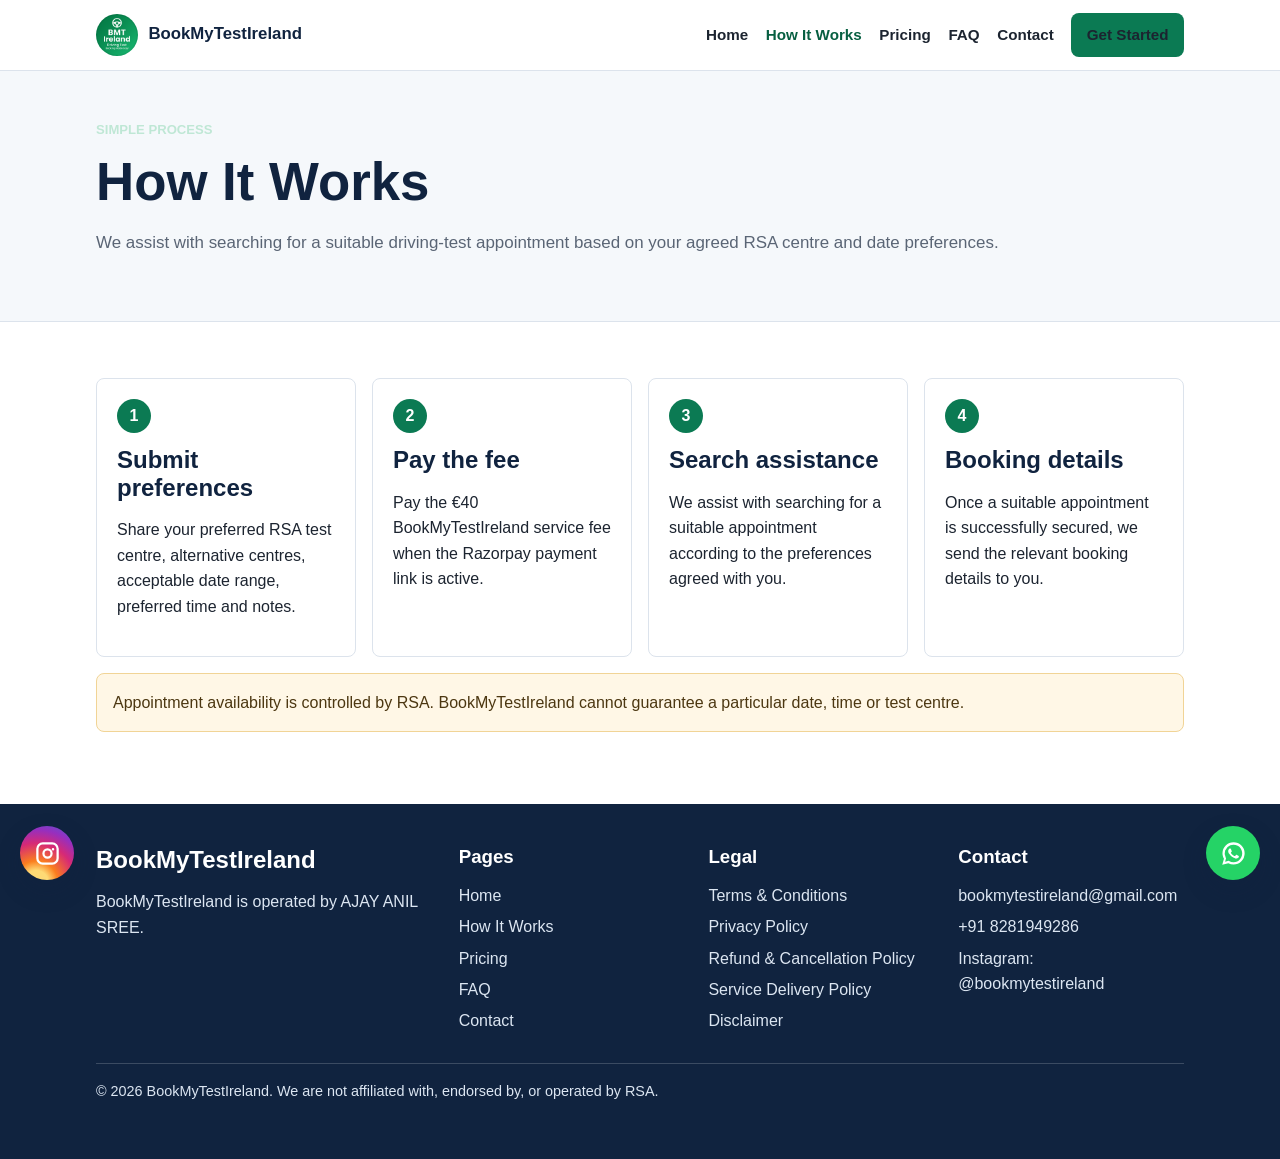
==== how-it-works.html @ 448a7355 "Initial commit" ====
<!doctype html>
<html lang="en-IE">
<head>
  <meta charset="utf-8">
  <meta name="viewport" content="width=device-width, initial-scale=1">
  <title>How It Works | BookMyTestIreland</title>
  <meta name="description" content="How BookMyTestIreland assists customers in Ireland with driving-test appointment preferences, payment and booking support.">
  <link rel="canonical" href="https://bookmytestireland.com/how-it-works.html">
  <meta property="og:title" content="How BookMyTestIreland Works">
  <meta property="og:description" content="A clear four-step driving test booking assistance process for Ireland.">
  <meta property="og:type" content="website">
  <link rel="icon" href="assets/images/logo.png">
  <link rel="stylesheet" href="assets/css/main.css">
  <link rel="stylesheet" href="assets/css/responsive.css">
  <script defer src="assets/js/config.js"></script>
  <script defer src="assets/js/main.js"></script>
</head>
<body>
  <a class="skip-link" href="#main">Skip to content</a>
  <header class="site-header"><div class="nav-wrap"><a class="brand" href="index.html"><img src="assets/images/logo.png" alt="BookMyTestIreland"><span>BookMyTestIreland</span></a><button class="menu-toggle" type="button" aria-expanded="false" aria-controls="primary-menu" aria-label="Open navigation"><span></span><span></span><span></span></button><nav class="primary-menu" id="primary-menu"><a href="index.html">Home</a><a href="how-it-works.html" aria-current="page">How It Works</a><a href="pricing.html">Pricing</a><a href="faq.html">FAQ</a><a href="contact.html">Contact</a><a class="button nav-cta" href="pricing.html">Get Started</a></nav></div></header>
  <main id="main">
    <section class="page-title"><div class="section"><p class="eyebrow">Simple process</p><h1>How It Works</h1><p class="lead">We assist with searching for a suitable driving-test appointment based on your agreed RSA centre and date preferences.</p></div></section>
    <section class="section">
      <div class="grid four">
        <div class="card"><span class="step-number">1</span><h2>Submit preferences</h2><p>Share your preferred RSA test centre, alternative centres, acceptable date range, preferred time and notes.</p></div>
        <div class="card"><span class="step-number">2</span><h2>Pay the fee</h2><p>Pay the <span data-price>€40</span> BookMyTestIreland service fee when the Razorpay payment link is active.</p></div>
        <div class="card"><span class="step-number">3</span><h2>Search assistance</h2><p>We assist with searching for a suitable appointment according to the preferences agreed with you.</p></div>
        <div class="card"><span class="step-number">4</span><h2>Booking details</h2><p>Once a suitable appointment is successfully secured, we send the relevant booking details to you.</p></div>
      </div>
      <p class="notice">Appointment availability is controlled by RSA. BookMyTestIreland cannot guarantee a particular date, time or test centre.</p>
    </section>
  </main>
  <footer class="site-footer"><div class="footer-inner"><div class="footer-grid"><div><h2>BookMyTestIreland</h2><p>BookMyTestIreland is operated by AJAY ANIL SREE.</p></div><div><h3>Pages</h3><a href="index.html">Home</a><a href="how-it-works.html">How It Works</a><a href="pricing.html">Pricing</a><a href="faq.html">FAQ</a><a href="contact.html">Contact</a></div><div><h3>Legal</h3><a href="terms.html">Terms & Conditions</a><a href="privacy.html">Privacy Policy</a><a href="refund-policy.html">Refund & Cancellation Policy</a><a href="service-delivery.html">Service Delivery Policy</a><a href="disclaimer.html">Disclaimer</a></div><div><h3>Contact</h3><a data-support-email></a><a data-support-phone></a><a data-instagram target="_blank" rel="noopener noreferrer"></a></div></div><p class="footer-bottom">© <span data-current-year></span> BookMyTestIreland. We are not affiliated with, endorsed by, or operated by RSA.</p></div></footer>
</body>
</html>
---- assets/css/main.css ----
:root {
  --navy: #10233f;
  --navy-2: #17375f;
  --green: #0b7a53;
  --green-dark: #075f41;
  --charcoal: #1c2430;
  --muted: #5a6575;
  --line: #dce3ec;
  --soft: #f5f8fb;
  --white: #ffffff;
  --warning: #fff7e6;
  --radius: 8px;
  --shadow: 0 16px 34px rgba(16, 35, 63, 0.12);
  --max: 1120px;
}

* {
  box-sizing: border-box;
}

html {
  scroll-behavior: smooth;
}

body {
  margin: 0;
  color: var(--charcoal);
  font-family: Arial, Helvetica, sans-serif;
  line-height: 1.6;
  background: var(--white);
}

body.preloading {
  overflow: hidden;
}

img {
  max-width: 100%;
  height: auto;
}

a {
  color: var(--green-dark);
}

a:hover {
  color: var(--navy);
}

a:focus-visible,
button:focus-visible,
input:focus-visible,
textarea:focus-visible,
select:focus-visible {
  outline: 3px solid rgba(11, 122, 83, 0.35);
  outline-offset: 3px;
}

.skip-link {
  position: absolute;
  left: 1rem;
  top: -4rem;
  z-index: 10;
  padding: 0.75rem 1rem;
  color: var(--white);
  background: var(--navy);
}

.skip-link:focus {
  top: 1rem;
}

#page-preloader {
  position: fixed;
  inset: 0;
  z-index: 99999;
  display: flex;
  align-items: center;
  justify-content: center;
  width: 100%;
  height: 100%;
  background: var(--white);
  opacity: 1;
  visibility: visible;
  transition: opacity 0.35s ease, visibility 0.35s ease;
}

#page-preloader.hide {
  opacity: 0;
  visibility: hidden;
  pointer-events: none;
}

.preloader-content {
  display: flex;
  flex-direction: column;
  align-items: center;
  gap: 1rem;
  padding: 1.5rem;
  text-align: center;
}

.preloader-logo {
  width: 90px;
  height: 90px;
  border-radius: 50%;
  object-fit: cover;
  box-shadow: 0 10px 24px rgba(16, 35, 63, 0.12);
}

.preloader-brand {
  margin: 0;
  color: var(--navy);
  font-size: 1.15rem;
  font-weight: 800;
}

.preloader-spinner {
  width: 32px;
  height: 32px;
  border: 3px solid var(--line);
  border-top-color: var(--green);
  border-radius: 50%;
  animation: preloader-spin 0.8s linear infinite;
}

@keyframes preloader-spin {
  to {
    transform: rotate(360deg);
  }
}

.site-header {
  position: sticky;
  top: 0;
  z-index: 5;
  background: rgba(255, 255, 255, 0.96);
  border-bottom: 1px solid var(--line);
  backdrop-filter: blur(12px);
}

.nav-wrap {
  display: flex;
  align-items: center;
  justify-content: space-between;
  gap: 1rem;
  max-width: var(--max);
  margin: 0 auto;
  padding: 0.8rem 1rem;
}

.brand {
  display: inline-flex;
  align-items: center;
  gap: 0.65rem;
  color: var(--navy);
  font-size: 1.05rem;
  font-weight: 800;
  text-decoration: none;
}

.brand img {
  width: 42px;
  height: 42px;
  border-radius: 50%;
  object-fit: cover;
}

.menu-toggle {
  display: none;
  width: 44px;
  height: 44px;
  border: 1px solid var(--line);
  border-radius: var(--radius);
  background: var(--white);
}

.menu-toggle span {
  display: block;
  width: 20px;
  height: 2px;
  margin: 5px auto;
  background: var(--navy);
}

.primary-menu {
  display: flex;
  align-items: center;
  gap: 1.1rem;
}

.primary-menu a {
  color: var(--charcoal);
  font-size: 0.95rem;
  font-weight: 700;
  text-decoration: none;
}

.primary-menu a[aria-current="page"] {
  color: var(--green-dark);
}

.button,
button.button {
  display: inline-flex;
  align-items: center;
  justify-content: center;
  min-height: 46px;
  padding: 0.75rem 1.05rem;
  border: 1px solid transparent;
  border-radius: var(--radius);
  color: var(--white);
  background: var(--green);
  font-weight: 800;
  text-decoration: none;
  cursor: pointer;
}

.button:hover {
  color: var(--white);
  background: var(--green-dark);
}

.button.secondary {
  color: var(--navy);
  background: var(--white);
  border-color: var(--line);
}

.button.secondary:hover {
  color: var(--navy);
  background: var(--soft);
}

.button.nav-cta {
  min-height: 40px;
  padding: 0.55rem 0.9rem;
}

.hero {
  background:
    linear-gradient(110deg, rgba(16, 35, 63, 0.95), rgba(23, 55, 95, 0.88)),
    radial-gradient(circle at 82% 12%, rgba(22, 151, 102, 0.35), transparent 30%);
  color: var(--white);
}

.hero .inner,
.section,
.footer-inner {
  max-width: var(--max);
  margin: 0 auto;
  padding: 4.5rem 1rem;
}

.hero-grid {
  display: grid;
  grid-template-columns: minmax(0, 1.1fr) minmax(280px, 0.7fr);
  gap: 2.5rem;
  align-items: center;
}

.eyebrow {
  margin: 0 0 0.75rem;
  color: #bfe7d5;
  font-size: 0.82rem;
  font-weight: 800;
  letter-spacing: 0;
  text-transform: uppercase;
}

h1,
h2,
h3 {
  margin: 0 0 1rem;
  color: var(--navy);
  line-height: 1.15;
}

.hero h1 {
  color: var(--white);
  font-size: clamp(2.15rem, 6vw, 4.4rem);
  letter-spacing: 0;
}

.hero p {
  max-width: 680px;
  color: #e6eef7;
  font-size: 1.12rem;
}

.hero-actions,
.actions {
  display: flex;
  flex-wrap: wrap;
  gap: 0.8rem;
  margin-top: 1.5rem;
}

.price-panel {
  padding: 1.4rem;
  color: var(--charcoal);
  background: var(--white);
  border-radius: var(--radius);
  box-shadow: var(--shadow);
}

.price-panel .price {
  display: block;
  color: var(--green-dark);
  font-size: 3rem;
  font-weight: 900;
  line-height: 1;
}

.price-panel p {
  color: var(--muted);
}

.notice {
  padding: 1rem;
  margin: 1rem 0;
  border: 1px solid #f1d496;
  border-radius: var(--radius);
  color: #4c3711;
  background: var(--warning);
}

.section {
  padding-top: 3.5rem;
  padding-bottom: 3.5rem;
}

.section.soft {
  background: var(--soft);
  max-width: none;
}

.section.soft > .section-inner {
  max-width: var(--max);
  margin: 0 auto;
  padding: 0 1rem;
}

.section-header {
  max-width: 760px;
  margin-bottom: 1.8rem;
}

.section-header p,
.lead {
  color: var(--muted);
  font-size: 1.06rem;
}

.grid {
  display: grid;
  gap: 1rem;
}

.grid.four {
  grid-template-columns: repeat(4, minmax(0, 1fr));
}

.grid.three {
  grid-template-columns: repeat(3, minmax(0, 1fr));
}

.grid.two {
  grid-template-columns: repeat(2, minmax(0, 1fr));
}

.card {
  padding: 1.25rem;
  background: var(--white);
  border: 1px solid var(--line);
  border-radius: var(--radius);
}

.card h3 {
  font-size: 1.05rem;
}

.card h3:last-child {
  margin-bottom: 0;
}

.step-number {
  display: inline-flex;
  align-items: center;
  justify-content: center;
  width: 34px;
  height: 34px;
  margin-bottom: 0.8rem;
  border-radius: 50%;
  color: var(--white);
  background: var(--green);
  font-weight: 900;
}

.check-list {
  padding: 0;
  margin: 0;
  list-style: none;
}

.check-list li {
  position: relative;
  padding-left: 1.7rem;
  margin: 0.65rem 0;
}

.check-list li::before {
  position: absolute;
  left: 0;
  color: var(--green);
  content: "✓";
  font-weight: 900;
}

.page-title {
  background: var(--soft);
  border-bottom: 1px solid var(--line);
}

.page-title .section {
  padding-top: 3rem;
  padding-bottom: 3rem;
}

.page-title h1 {
  font-size: clamp(2rem, 5vw, 3.3rem);
}

.legal-content {
  max-width: 850px;
}

.legal-content h2 {
  margin-top: 2rem;
  font-size: 1.35rem;
}

.faq-item {
  padding: 1rem 0;
  border-bottom: 1px solid var(--line);
}

.faq-item h2,
.faq-item h3 {
  margin-bottom: 0.35rem;
  font-size: 1.08rem;
}

.contact-card {
  max-width: 620px;
  margin: 0 auto;
}

.contact-list {
  display: grid;
  gap: 1.2rem;
  margin-top: 1.4rem;
}

.contact-item {
  padding-top: 1rem;
  border-top: 1px solid var(--line);
}

.contact-item:first-child {
  padding-top: 0;
  border-top: 0;
}

.contact-label {
  display: block;
  margin-bottom: 0.25rem;
  color: var(--navy);
  font-weight: 800;
}

.contact-item a {
  color: var(--green-dark);
  font-weight: 800;
  text-decoration: none;
}

.contact-item a:hover {
  text-decoration: underline;
}

.floating-socials {
  pointer-events: none;
}

.social-floating-button {
  position: fixed;
  bottom: 20px;
  z-index: 999;
  display: inline-flex;
  align-items: center;
  justify-content: center;
  width: 54px;
  height: 54px;
  border-radius: 50%;
  color: var(--white);
  box-shadow: 0 10px 24px rgba(16, 35, 63, 0.24);
  pointer-events: auto;
  transition: transform 180ms ease, box-shadow 180ms ease;
}

.social-floating-button:hover {
  color: var(--white);
  transform: translateY(-3px);
  box-shadow: 0 14px 30px rgba(16, 35, 63, 0.3);
}

.social-floating-button svg {
  width: 27px;
  height: 27px;
  fill: currentColor;
}

.instagram-floating {
  left: 20px;
  background: radial-gradient(circle at 30% 105%, #feda75 0 18%, #fa7e1e 32%, #d62976 58%, #962fbf 78%, #4f5bd5 100%);
}

.whatsapp-floating {
  right: 20px;
  background: #25d366;
}

.site-footer {
  color: #dce6f2;
  background: var(--navy);
}

.footer-inner {
  padding-top: 2.6rem;
  padding-bottom: 2.6rem;
}

.footer-grid {
  display: grid;
  grid-template-columns: 1.2fr 0.8fr 0.8fr 0.8fr;
  gap: 1.5rem;
}

.site-footer h2,
.site-footer h3 {
  color: var(--white);
}

.site-footer a {
  display: block;
  margin: 0.35rem 0;
  color: #dce6f2;
  text-decoration: none;
}

.site-footer a:hover {
  color: var(--white);
  text-decoration: underline;
}

.footer-bottom {
  margin-top: 1.5rem;
  padding-top: 1rem;
  border-top: 1px solid rgba(255, 255, 255, 0.18);
  font-size: 0.9rem;
}

@media (max-width: 900px) {
  .hero-grid,
  .grid.four,
  .grid.three,
  .grid.two,
  .footer-grid {
    grid-template-columns: 1fr;
  }

  .primary-menu {
    position: absolute;
    left: 1rem;
    right: 1rem;
    top: 70px;
    display: none;
    flex-direction: column;
    align-items: stretch;
    padding: 1rem;
    background: var(--white);
    border: 1px solid var(--line);
    border-radius: var(--radius);
    box-shadow: var(--shadow);
  }

  .primary-menu.is-open {
    display: flex;
  }

  .menu-toggle {
    display: inline-block;
  }

  .primary-menu a {
    padding: 0.4rem 0;
  }
}

@media (max-width: 620px) {
  .hero .inner,
  .section,
  .footer-inner {
    padding-top: 2.6rem;
    padding-bottom: 2.6rem;
  }

  .brand {
    font-size: 0.98rem;
  }

  .brand img {
    width: 36px;
    height: 36px;
  }

  .preloader-logo {
    width: 76px;
    height: 76px;
  }

  .preloader-brand {
    font-size: 1.05rem;
  }

  .hero-actions,
  .actions {
    flex-direction: column;
  }

  .button {
    width: 100%;
  }

  .social-floating-button {
    bottom: 16px;
    width: 48px;
    height: 48px;
  }

  .social-floating-button svg {
    width: 24px;
    height: 24px;
  }

  .instagram-floating {
    left: 16px;
  }

  .whatsapp-floating {
    right: 16px;
  }
}

@media (prefers-reduced-motion: reduce) {
  #page-preloader {
    transition: none;
  }

  .preloader-spinner {
    animation: none;
  }
}
---- assets/css/responsive.css ----
@media (min-width: 1280px) {
  .hero .inner {
    padding-top: 5.4rem;
    padding-bottom: 5.4rem;
  }
}

@media (max-width: 430px) {
  .nav-wrap {
    padding-left: 0.8rem;
    padding-right: 0.8rem;
  }

  .price-panel .price {
    font-size: 2.55rem;
  }

  h2 {
    font-size: 1.65rem;
  }
}

@media (max-width: 900px) {
  .site-header .nav-wrap > nav.primary-menu:not([id]) {
    position: static;
    display: flex;
    flex-direction: row;
    flex-wrap: wrap;
    align-items: center;
    width: auto;
    padding: 0;
    border: 0;
    box-shadow: none;
  }

  .site-header .nav-wrap > nav.primary-menu:not([id]) a {
    padding: 0.2rem 0;
  }
}
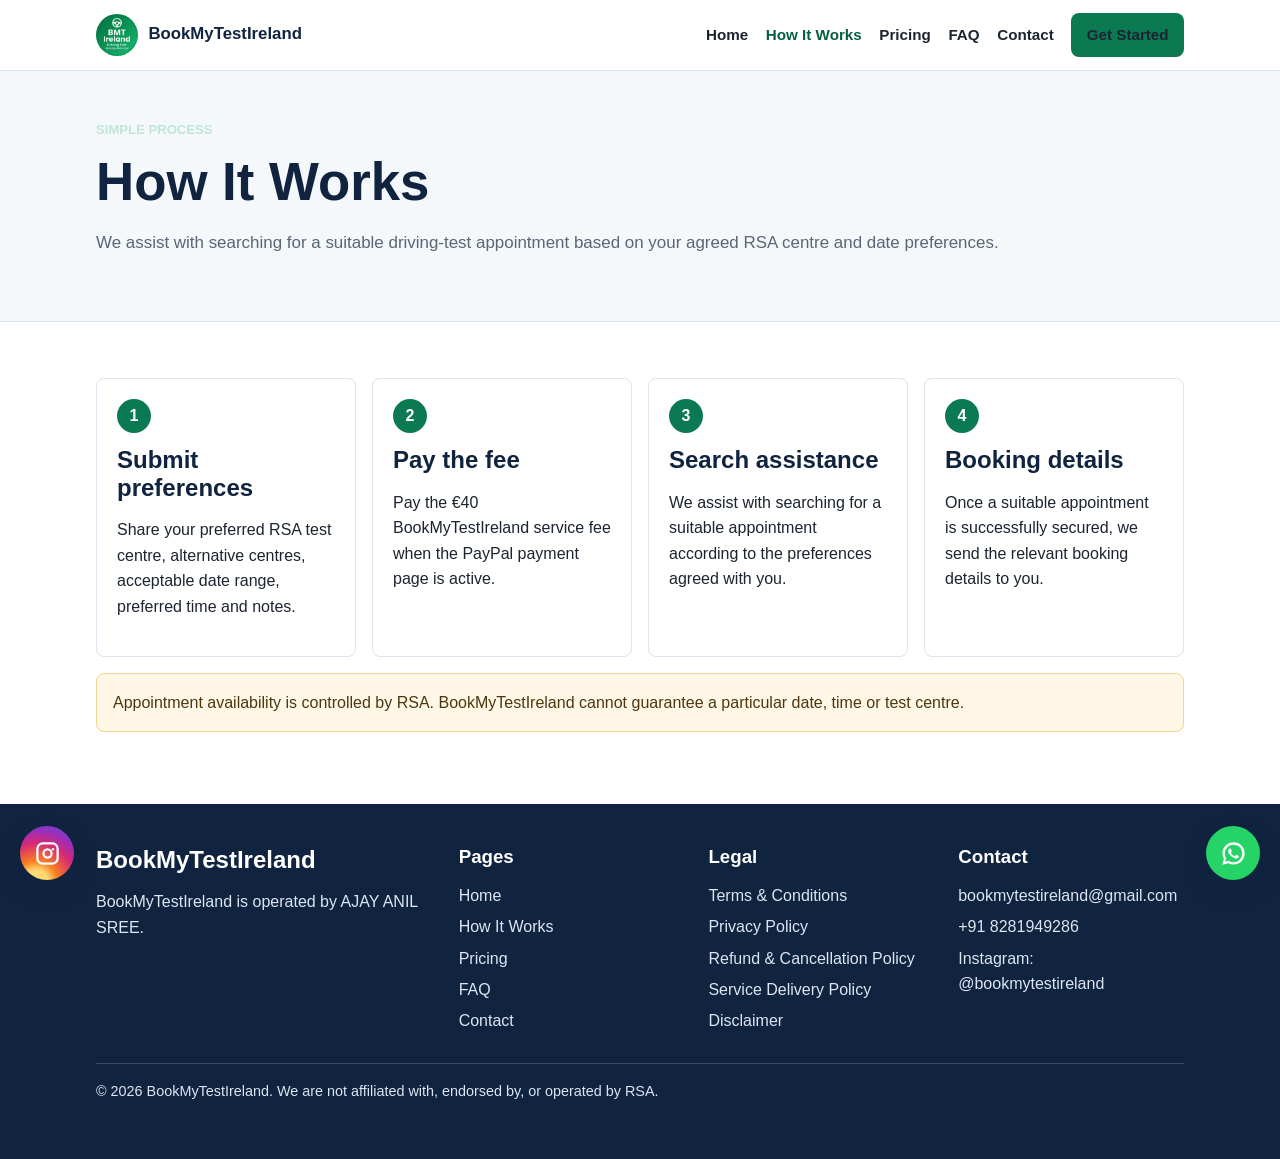
==== commit e74955f6: "payment link added" ====
--- a/how-it-works.html
+++ b/how-it-works.html
@@ -23,7 +23,7 @@
     <section class="section">
       <div class="grid four">
         <div class="card"><span class="step-number">1</span><h2>Submit preferences</h2><p>Share your preferred RSA test centre, alternative centres, acceptable date range, preferred time and notes.</p></div>
-        <div class="card"><span class="step-number">2</span><h2>Pay the fee</h2><p>Pay the <span data-price>€40</span> BookMyTestIreland service fee when the Razorpay payment link is active.</p></div>
+        <div class="card"><span class="step-number">2</span><h2>Pay the fee</h2><p>Pay the <span data-price>€40</span> BookMyTestIreland service fee when the PayPal payment page is active.</p></div>
         <div class="card"><span class="step-number">3</span><h2>Search assistance</h2><p>We assist with searching for a suitable appointment according to the preferences agreed with you.</p></div>
         <div class="card"><span class="step-number">4</span><h2>Booking details</h2><p>Once a suitable appointment is successfully secured, we send the relevant booking details to you.</p></div>
       </div>
